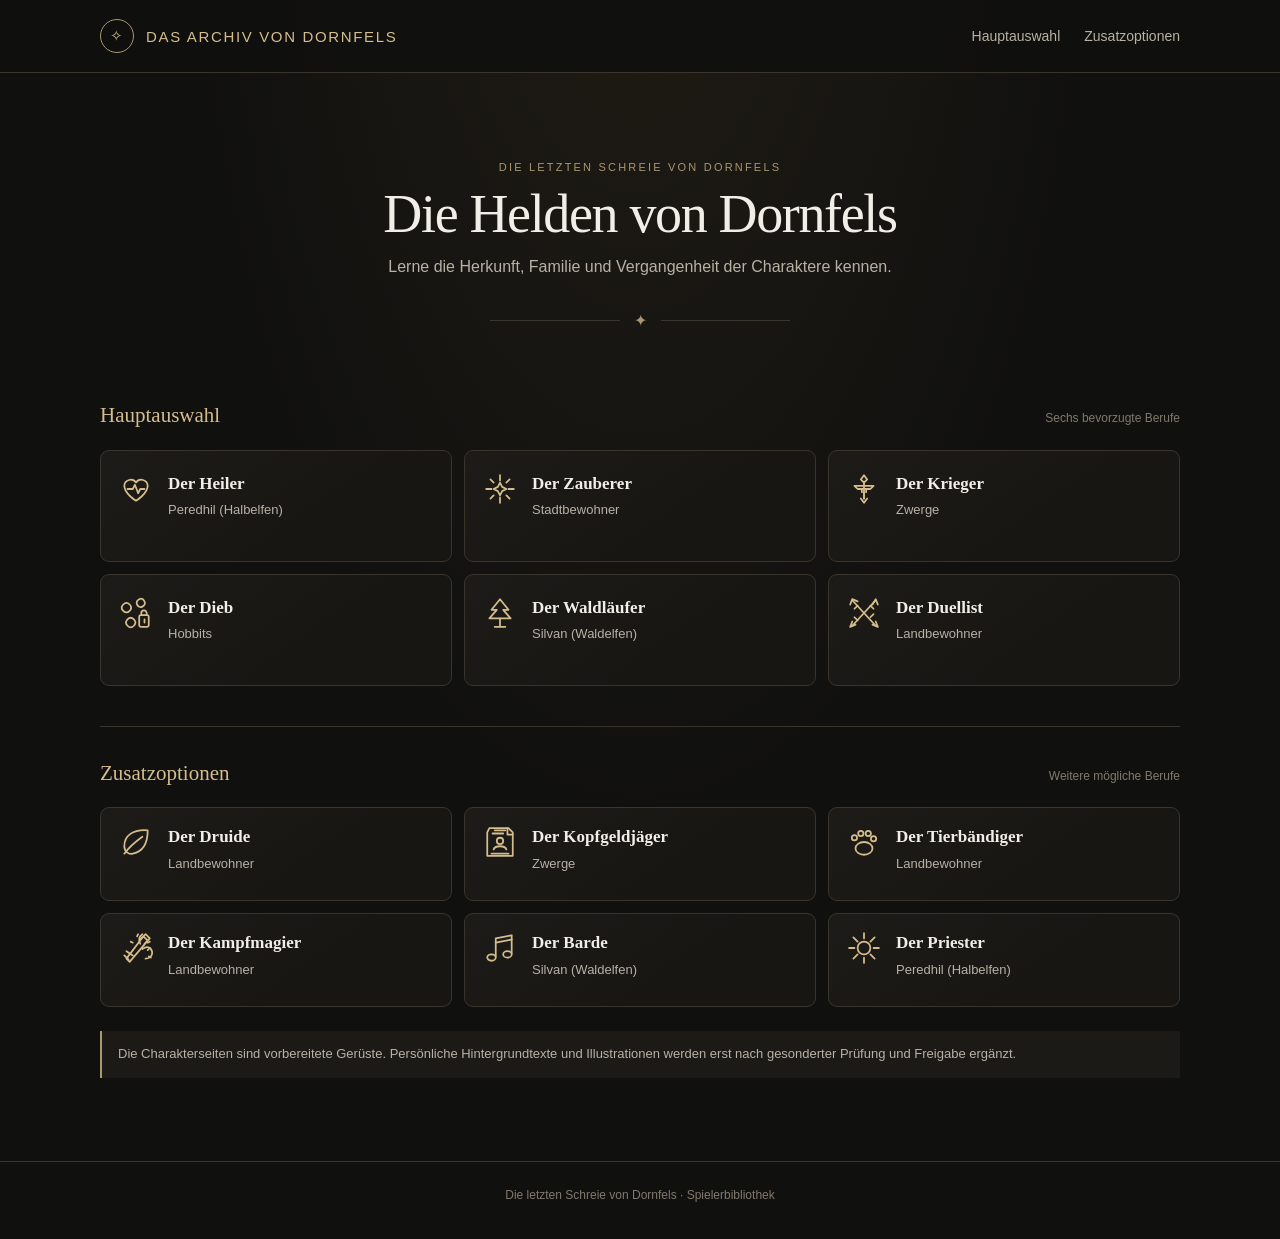
==== index.html @ 0ee72d69 "Kampfmagier-Piktogramm mit Schwert und magischen Funken" ====
<!doctype html>
<html lang="de"><head><meta charset="utf-8"><meta name="viewport" content="width=device-width, initial-scale=1"><meta name="theme-color" content="#11100e"><meta name="description" content="Die Spielerbibliothek zu Die letzten Schreie von Dornfels."><title>Die Helden von Dornfels</title><link rel="stylesheet" href="assets/site.css"></head>
<body><header><div class="wrap topbar"><a class="brand" href="./"><span class="brand-mark">✧</span><span>Das Archiv von Dornfels</span></a><nav aria-label="Hauptnavigation"><a href="#hauptauswahl">Hauptauswahl</a><a href="#zusatzoptionen">Zusatzoptionen</a></nav></div></header>
<main class="wrap"><section class="hero"><div class="eyebrow">Die letzten Schreie von Dornfels</div><h1>Die Helden von Dornfels</h1><p>Lerne die Herkunft, Familie und Vergangenheit der Charaktere kennen.</p><div class="ornament" aria-hidden="true">✦</div></section>
<section id="hauptauswahl"><div class="section-head"><h2>Hauptauswahl</h2><span class="section-note">Sechs bevorzugte Berufe</span></div><div class="grid"><a class="card" href="charaktere/heiler.html"><span class="icon" aria-hidden="true"><svg viewBox="0 0 32 32"><path d="M16 27s-11-6.5-11-14a6 6 0 0 1 11-3 6 6 0 0 1 11 3c0 7.5-11 14-11 14Z"/><path d="M8 16h5l2-4 3 8 2-4h4"/></svg></span><span class="card-copy"><strong>Der Heiler</strong><small>Peredhil (Halbelfen)</small></span></a>
<a class="card" href="charaktere/zauberer.html"><span class="icon" aria-hidden="true"><svg viewBox="0 0 32 32"><path d="M16 3v5M16 24v5M3 16h5M24 16h5M7 7l3 3m12 12 3 3m0-18-3 3m-12 12-3 3"/><path d="m16 10 2 4 4 2-4 2-2 4-2-4-4-2 4-2 2-4Z"/></svg></span><span class="card-copy"><strong>Der Zauberer</strong><small>Stadtbewohner</small></span></a>
<a class="card" href="charaktere/krieger.html"><span class="icon" aria-hidden="true"><svg viewBox="0 0 32 32"><path d="M16 3 13 7l3 3 3-3-3-4Z"/><path d="M16 10v15"/><path d="m13 25 3 4 3-4"/><path d="M7 13h18l-3 3H10l-3-3Z"/><path d="M14 16v3m4-3v3"/><path d="M16 19v6"/></svg></span><span class="card-copy"><strong>Der Krieger</strong><small>Zwerge</small></span></a>
<a class="card" href="charaktere/dieb.html"><span class="icon" aria-hidden="true"><svg viewBox="0 0 32 32"><path d="M4 8c2-2 4-2 6 0s2 4 0 6-4 2-6 0-2-4 0-6Z"/><path d="M19 3c2-1 4 0 5 2s0 4-2 5-4 0-5-2 0-4 2-5Z"/><path d="M8 22c2-2 4-2 6 0s2 4 0 6-4 2-6 0-2-4 0-6Z"/><rect x="19" y="18" width="9" height="11" rx="1.5"/><path d="M21 18v-2a2.5 2.5 0 0 1 5 0v2m-2 4v3"/></svg></span><span class="card-copy"><strong>Der Dieb</strong><small>Hobbits</small></span></a>
<a class="card" href="charaktere/waldlaeufer.html"><span class="icon" aria-hidden="true"><svg viewBox="0 0 32 32"><path d="m16 3 8 10h-5l7 8H6l7-8H8l8-10Z"/><path d="M16 21v8M11 29h10"/></svg></span><span class="card-copy"><strong>Der Waldläufer</strong><small>Silvan (Waldelfen)</small></span></a>
<a class="card" href="charaktere/duellist.html"><span class="icon" aria-hidden="true"><svg viewBox="0 0 32 32"><path d="m5 4 22 24M27 4 5 28"/><path d="m3 8 2-5 5 2M24 27l5 2-2-5M24 8l3-5 2 5M8 27l-5 2 2-5"/><path d="M10 9 7 12m15 8 3-3M22 9l3 3M10 23l-3-3"/></svg></span><span class="card-copy"><strong>Der Duellist</strong><small>Landbewohner</small></span></a></div></section>
<hr class="divider"><section id="zusatzoptionen" class="secondary"><div class="section-head"><h2>Zusatzoptionen</h2><span class="section-note">Weitere mögliche Berufe</span></div><div class="grid"><a class="card" href="charaktere/druide.html"><span class="icon" aria-hidden="true"><svg viewBox="0 0 32 32"><path d="M27 5C13 4 5 10 5 20c0 5 4 8 8 7C23 25 27 16 27 5Z"/><path d="M5 27c5-7 10-11 17-16"/></svg></span><span class="card-copy"><strong>Der Druide</strong><small>Landbewohner</small></span></a>
<a class="card" href="charaktere/kopfgeldjaeger.html"><span class="icon" aria-hidden="true"><svg viewBox="0 0 32 32"><path d="M6 3h18l4 4v22H4V7l2-4Z"/><path d="M23 3v6h5"/><path d="M9 8h10"/><circle cx="16" cy="15" r="3"/><path d="M10 23c1-4 11-4 12 0"/><path d="M8 27h16"/><path d="M11 5h10"/></svg></span><span class="card-copy"><strong>Der Kopfgeldjäger</strong><small>Zwerge</small></span></a>
<a class="card" href="charaktere/tierbaendiger.html"><span class="icon" aria-hidden="true"><svg viewBox="0 0 32 32"><ellipse cx="16" cy="22" rx="8" ry="6"/><circle cx="7" cy="12" r="2.5"/><circle cx="13" cy="8" r="2.5"/><circle cx="20" cy="8" r="2.5"/><circle cx="25" cy="13" r="2.5"/></svg></span><span class="card-copy"><strong>Der Tierbändiger</strong><small>Landbewohner</small></span></a>
<a class="card" href="charaktere/kampfmagier.html"><span class="icon" aria-hidden="true"><svg viewBox="0 0 32 32"><path d="M7 26 23 5l4 4L10 29 7 26Z"/><path d="m20 8 5-5 4 4-5 5"/><path d="M5 23 9 27m-2-8 6 4"/><path d="M22 17c4-3 8-2 9 2s-2 7-6 7"/><path d="M20 12c-2-3-1-7 2-9m5 15 2-2m-1 8 2 1"/><path d="m17 5 1-2m-5 8-2-1m16 1 2-1"/></svg></span><span class="card-copy"><strong>Der Kampfmagier</strong><small>Landbewohner</small></span></a>
<a class="card" href="charaktere/barde.html"><span class="icon" aria-hidden="true"><svg viewBox="0 0 32 32"><path d="M12 24V7l15-3v17"/><path d="M12 11 27 8"/><ellipse cx="8" cy="25" rx="4" ry="3"/><ellipse cx="23" cy="22" rx="4" ry="3"/></svg></span><span class="card-copy"><strong>Der Barde</strong><small>Silvan (Waldelfen)</small></span></a>
<a class="card" href="charaktere/priester.html"><span class="icon" aria-hidden="true"><svg viewBox="0 0 32 32"><circle cx="16" cy="16" r="6"/><path d="M16 2v5m0 18v5M2 16h5m18 0h5M6 6l4 4m12 12 4 4m0-20-4 4M10 22l-4 4"/></svg></span><span class="card-copy"><strong>Der Priester</strong><small>Peredhil (Halbelfen)</small></span></a></div></section>
<p class="notice">Die Charakterseiten sind vorbereitete Gerüste. Persönliche Hintergrundtexte und Illustrationen werden erst nach gesonderter Prüfung und Freigabe ergänzt.</p></main><footer><div class="wrap">Die letzten Schreie von Dornfels · Spielerbibliothek</div></footer></body></html>
---- assets/site.css ----
:root{color-scheme:dark;--bg:#10100f;--panel:#171613;--panel-hover:#211e18;--line:#39352d;--gold:#d5bd8d;--gold-soft:#aa9670;--text:#f1eee7;--muted:#b8b1a4;--subtle:#81796c;--max:1080px}
*{box-sizing:border-box}html{scroll-behavior:smooth}body{margin:0;background:radial-gradient(ellipse at 50% -18%,rgba(151,119,65,.13),transparent 52%),var(--bg);color:var(--text);font:16px/1.55 Georgia,"Times New Roman",serif}a{color:inherit}.wrap{width:min(var(--max),calc(100% - 40px));margin-inline:auto}header{border-bottom:1px solid var(--line);background:rgba(16,16,15,.92)}.topbar{min-height:72px;display:flex;align-items:center;justify-content:space-between;gap:20px}.brand{display:flex;align-items:center;gap:12px;text-decoration:none;font:15px Arial,sans-serif;letter-spacing:.11em;text-transform:uppercase;color:var(--gold)}.brand-mark{width:34px;height:34px;display:grid;place-items:center;border:1px solid var(--gold-soft);border-radius:50%}nav{display:flex;gap:24px}nav a{color:var(--muted);text-decoration:none;font:14px Arial,sans-serif}nav a:hover,nav a:focus-visible{color:var(--gold)}.hero{padding:clamp(48px,8vw,88px) 0 44px;text-align:center}.eyebrow{color:var(--gold-soft);text-transform:uppercase;letter-spacing:.2em;font:11px Arial,sans-serif}h1{margin:12px 0 10px;font-size:clamp(32px,5vw,54px);line-height:1.08;font-weight:500;letter-spacing:-.025em}.hero p{max-width:620px;margin:0 auto;color:var(--muted);font:16px/1.7 Arial,sans-serif}.ornament{display:flex;align-items:center;gap:14px;justify-content:center;width:min(300px,70%);margin:28px auto 0;color:var(--gold-soft)}.ornament:before,.ornament:after{content:"";height:1px;background:var(--line);flex:1}main{padding-bottom:70px}.section-head{display:flex;align-items:baseline;justify-content:space-between;gap:16px;margin:22px 0 18px}h2{margin:0;color:var(--gold);font-size:21px;font-weight:500}.section-note{color:var(--subtle);font:12px Arial,sans-serif}.grid{display:grid;grid-template-columns:repeat(3,minmax(0,1fr));gap:12px}.card{display:flex;align-items:flex-start;gap:15px;min-height:112px;padding:20px 18px;border:1px solid var(--line);border-radius:9px;background:linear-gradient(145deg,rgba(255,255,255,.025),transparent 65%),var(--panel);text-decoration:none;transition:border-color .18s,background .18s,transform .18s}.card:hover,.card:focus-visible{border-color:var(--gold-soft);background:var(--panel-hover);transform:translateY(-2px);outline:none}.icon{width:34px;height:34px;flex:0 0 34px;color:var(--gold);margin-top:1px}.icon svg{width:100%;height:100%;fill:none;stroke:currentColor;stroke-width:1.65;stroke-linecap:round;stroke-linejoin:round}.card-copy strong{display:block;margin:0 0 4px;font-size:17px;font-weight:600}.card small{display:block;color:var(--muted);font:13px/1.4 Arial,sans-serif}.divider{border:0;border-top:1px solid var(--line);margin:40px 0 30px}.secondary .card{min-height:94px;padding-block:16px}.notice{margin-top:24px;padding:13px 16px;border-left:2px solid var(--gold-soft);background:rgba(213,189,141,.055);color:var(--muted);font:13px/1.55 Arial,sans-serif}.page-hero{padding:36px 0 26px}.back{color:var(--gold);font:13px Arial,sans-serif;text-decoration:none}.page-hero h1{font-size:clamp(30px,4vw,46px)}.race-label{color:var(--muted);font:14px Arial,sans-serif}.image-placeholder{min-height:220px;display:grid;place-items:center;margin:24px 0;border:1px dashed var(--gold-soft);border-radius:10px;background:linear-gradient(135deg,#29241b,#171613);color:var(--gold);text-align:center;padding:24px}.image-placeholder span{display:block;color:var(--muted);font:13px Arial,sans-serif;margin-top:8px}.content-section{padding:22px 0;border-top:1px solid var(--line)}.content-section h2{margin-bottom:10px}.content-section p{max-width:760px;color:var(--muted);font:15px/1.75 Arial,sans-serif}footer{border-top:1px solid var(--line);padding:24px 0 34px;color:var(--subtle);text-align:center;font:12px/1.6 Arial,sans-serif}
@media(max-width:760px){.grid{grid-template-columns:repeat(2,minmax(0,1fr))}.wrap{width:min(100% - 28px,var(--max))}}@media(max-width:480px){.topbar{min-height:62px}.brand{font-size:11px;letter-spacing:.08em;gap:8px}.brand-mark{width:29px;height:29px}nav{gap:12px}nav a{font-size:11px}.hero{padding:46px 0 34px}.hero p{font-size:14px}.grid{gap:8px}.card{min-height:100px;padding:14px 11px;gap:10px}.icon{width:28px;height:28px;flex-basis:28px}.card-copy strong{font-size:14px}.card small{font-size:11px}.section-head{align-items:flex-start;flex-direction:column;gap:4px}.image-placeholder{min-height:170px}}@media(prefers-reduced-motion:reduce){*,*:before,*:after{scroll-behavior:auto!important;transition:none!important}}
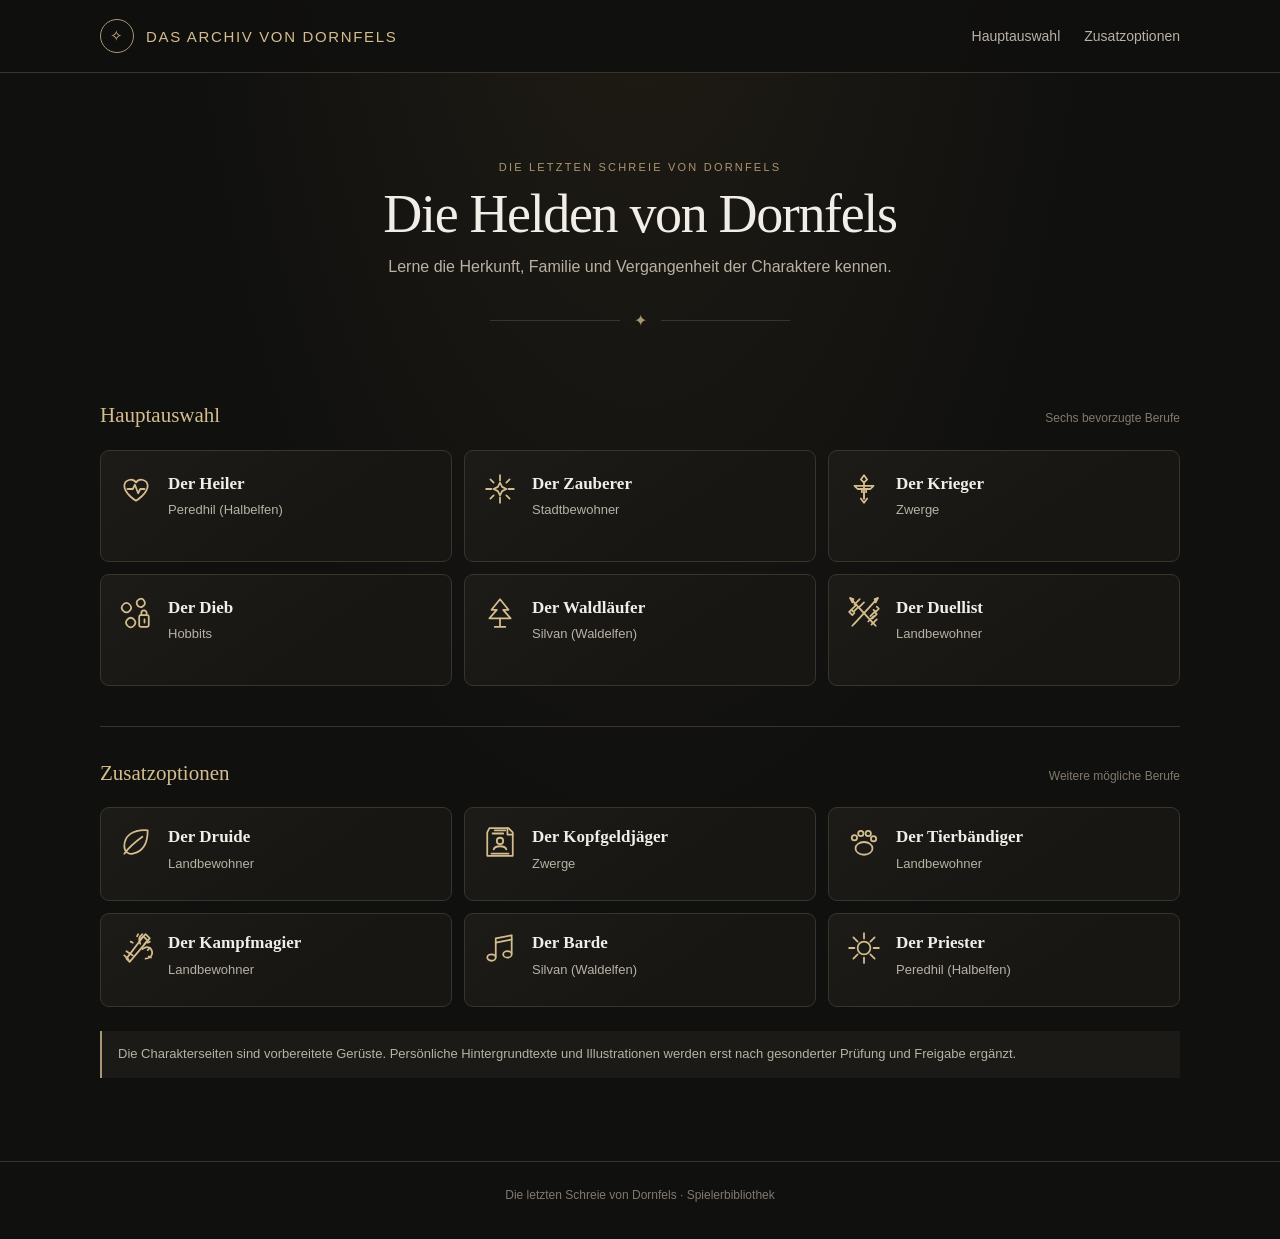
==== commit cd556c32: "Duellist-Piktogramm als zwei gekreuzte Degen gestalten" ====
--- a/index.html
+++ b/index.html
@@ -7,7 +7,7 @@
 <a class="card" href="charaktere/krieger.html"><span class="icon" aria-hidden="true"><svg viewBox="0 0 32 32"><path d="M16 3 13 7l3 3 3-3-3-4Z"/><path d="M16 10v15"/><path d="m13 25 3 4 3-4"/><path d="M7 13h18l-3 3H10l-3-3Z"/><path d="M14 16v3m4-3v3"/><path d="M16 19v6"/></svg></span><span class="card-copy"><strong>Der Krieger</strong><small>Zwerge</small></span></a>
 <a class="card" href="charaktere/dieb.html"><span class="icon" aria-hidden="true"><svg viewBox="0 0 32 32"><path d="M4 8c2-2 4-2 6 0s2 4 0 6-4 2-6 0-2-4 0-6Z"/><path d="M19 3c2-1 4 0 5 2s0 4-2 5-4 0-5-2 0-4 2-5Z"/><path d="M8 22c2-2 4-2 6 0s2 4 0 6-4 2-6 0-2-4 0-6Z"/><rect x="19" y="18" width="9" height="11" rx="1.5"/><path d="M21 18v-2a2.5 2.5 0 0 1 5 0v2m-2 4v3"/></svg></span><span class="card-copy"><strong>Der Dieb</strong><small>Hobbits</small></span></a>
 <a class="card" href="charaktere/waldlaeufer.html"><span class="icon" aria-hidden="true"><svg viewBox="0 0 32 32"><path d="m16 3 8 10h-5l7 8H6l7-8H8l8-10Z"/><path d="M16 21v8M11 29h10"/></svg></span><span class="card-copy"><strong>Der Waldläufer</strong><small>Silvan (Waldelfen)</small></span></a>
-<a class="card" href="charaktere/duellist.html"><span class="icon" aria-hidden="true"><svg viewBox="0 0 32 32"><path d="m5 4 22 24M27 4 5 28"/><path d="m3 8 2-5 5 2M24 27l5 2-2-5M24 8l3-5 2 5M8 27l-5 2 2-5"/><path d="M10 9 7 12m15 8 3-3M22 9l3 3M10 23l-3-3"/></svg></span><span class="card-copy"><strong>Der Duellist</strong><small>Landbewohner</small></span></a></div></section>
+<a class="card" href="charaktere/duellist.html"><span class="icon" aria-hidden="true"><svg viewBox="0 0 32 32"><path d="M5 4 27 28 25 26 3 2Z"/><path d="M27 4 5 28l2-2L29 2Z"/><path d="m3 2 3 1-1 3-2-4Zm26 0-3 1 1 3 2-4Z"/><path d="m7 8 5-5m-1 8 5-5M20 24l5-5m-2 8 5-5"/><path d="m8 9-4 4 2 2 4-4m12 8 4-4 2 2-4 4"/><path d="m4 13-2 2 3 3 2-2m18-3 2 2 3-3-2-2"/></svg></span><span class="card-copy"><strong>Der Duellist</strong><small>Landbewohner</small></span></a></div></section>
 <hr class="divider"><section id="zusatzoptionen" class="secondary"><div class="section-head"><h2>Zusatzoptionen</h2><span class="section-note">Weitere mögliche Berufe</span></div><div class="grid"><a class="card" href="charaktere/druide.html"><span class="icon" aria-hidden="true"><svg viewBox="0 0 32 32"><path d="M27 5C13 4 5 10 5 20c0 5 4 8 8 7C23 25 27 16 27 5Z"/><path d="M5 27c5-7 10-11 17-16"/></svg></span><span class="card-copy"><strong>Der Druide</strong><small>Landbewohner</small></span></a>
 <a class="card" href="charaktere/kopfgeldjaeger.html"><span class="icon" aria-hidden="true"><svg viewBox="0 0 32 32"><path d="M6 3h18l4 4v22H4V7l2-4Z"/><path d="M23 3v6h5"/><path d="M9 8h10"/><circle cx="16" cy="15" r="3"/><path d="M10 23c1-4 11-4 12 0"/><path d="M8 27h16"/><path d="M11 5h10"/></svg></span><span class="card-copy"><strong>Der Kopfgeldjäger</strong><small>Zwerge</small></span></a>
 <a class="card" href="charaktere/tierbaendiger.html"><span class="icon" aria-hidden="true"><svg viewBox="0 0 32 32"><ellipse cx="16" cy="22" rx="8" ry="6"/><circle cx="7" cy="12" r="2.5"/><circle cx="13" cy="8" r="2.5"/><circle cx="20" cy="8" r="2.5"/><circle cx="25" cy="13" r="2.5"/></svg></span><span class="card-copy"><strong>Der Tierbändiger</strong><small>Landbewohner</small></span></a>
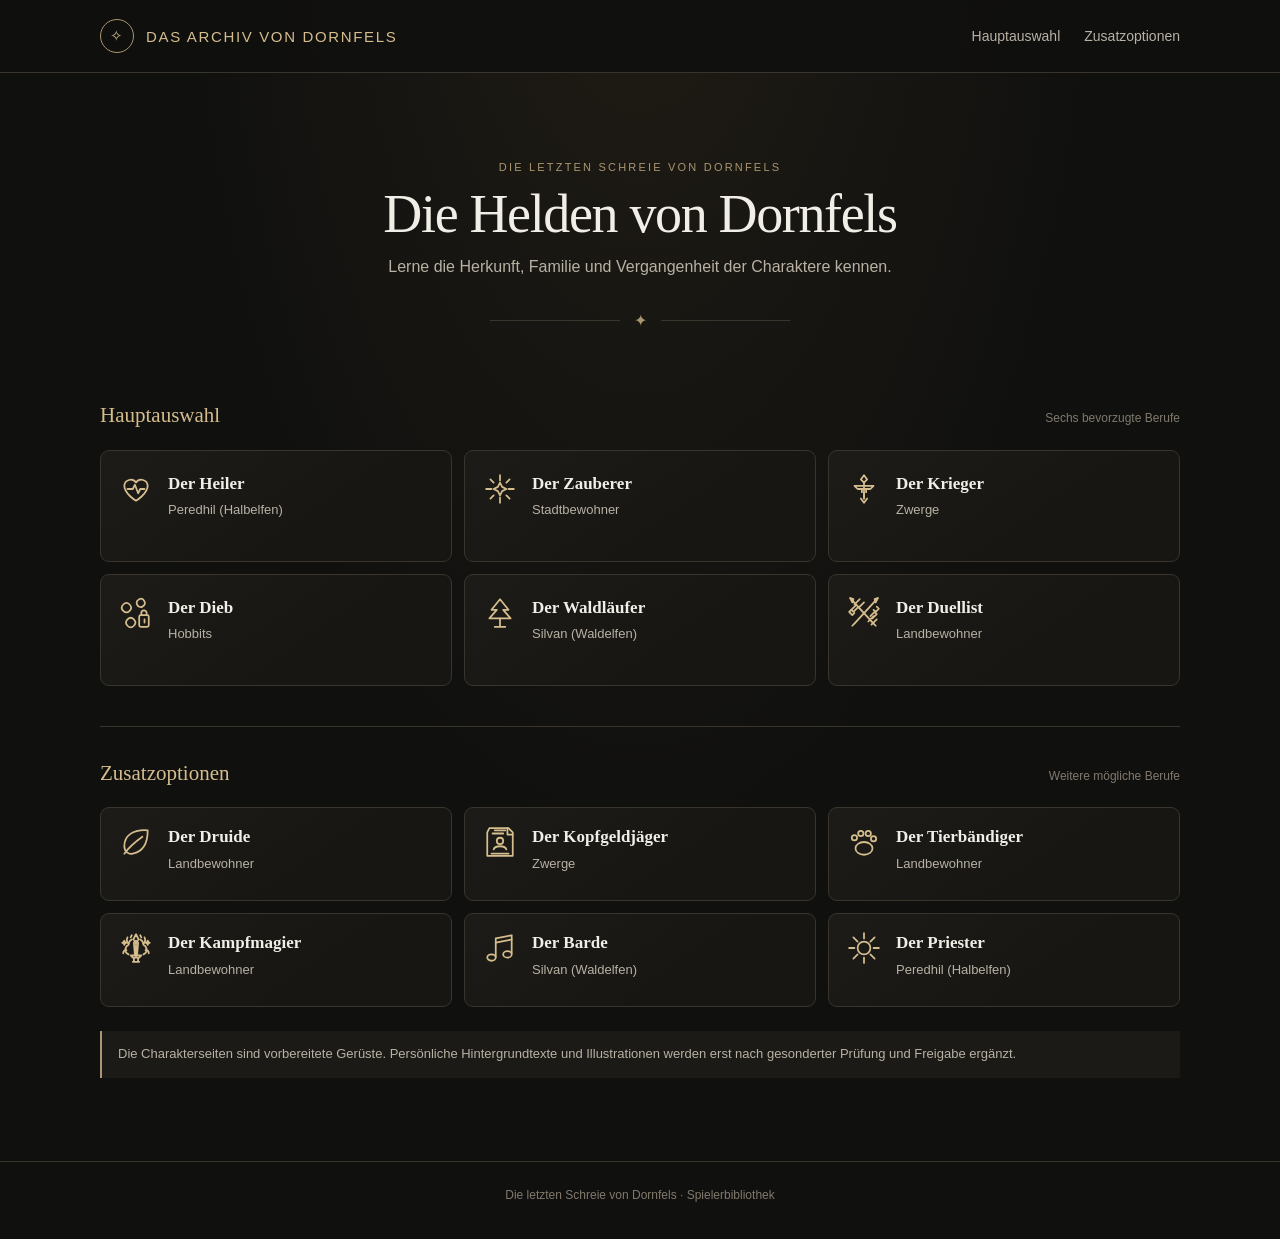
==== commit 06e829b9: "Kampfmagier-Piktogramm mit magischem Flammenschwert" ====
--- a/index.html
+++ b/index.html
@@ -11,7 +11,7 @@
 <hr class="divider"><section id="zusatzoptionen" class="secondary"><div class="section-head"><h2>Zusatzoptionen</h2><span class="section-note">Weitere mögliche Berufe</span></div><div class="grid"><a class="card" href="charaktere/druide.html"><span class="icon" aria-hidden="true"><svg viewBox="0 0 32 32"><path d="M27 5C13 4 5 10 5 20c0 5 4 8 8 7C23 25 27 16 27 5Z"/><path d="M5 27c5-7 10-11 17-16"/></svg></span><span class="card-copy"><strong>Der Druide</strong><small>Landbewohner</small></span></a>
 <a class="card" href="charaktere/kopfgeldjaeger.html"><span class="icon" aria-hidden="true"><svg viewBox="0 0 32 32"><path d="M6 3h18l4 4v22H4V7l2-4Z"/><path d="M23 3v6h5"/><path d="M9 8h10"/><circle cx="16" cy="15" r="3"/><path d="M10 23c1-4 11-4 12 0"/><path d="M8 27h16"/><path d="M11 5h10"/></svg></span><span class="card-copy"><strong>Der Kopfgeldjäger</strong><small>Zwerge</small></span></a>
 <a class="card" href="charaktere/tierbaendiger.html"><span class="icon" aria-hidden="true"><svg viewBox="0 0 32 32"><ellipse cx="16" cy="22" rx="8" ry="6"/><circle cx="7" cy="12" r="2.5"/><circle cx="13" cy="8" r="2.5"/><circle cx="20" cy="8" r="2.5"/><circle cx="25" cy="13" r="2.5"/></svg></span><span class="card-copy"><strong>Der Tierbändiger</strong><small>Landbewohner</small></span></a>
-<a class="card" href="charaktere/kampfmagier.html"><span class="icon" aria-hidden="true"><svg viewBox="0 0 32 32"><path d="M7 26 23 5l4 4L10 29 7 26Z"/><path d="m20 8 5-5 4 4-5 5"/><path d="M5 23 9 27m-2-8 6 4"/><path d="M22 17c4-3 8-2 9 2s-2 7-6 7"/><path d="M20 12c-2-3-1-7 2-9m5 15 2-2m-1 8 2 1"/><path d="m17 5 1-2m-5 8-2-1m16 1 2-1"/></svg></span><span class="card-copy"><strong>Der Kampfmagier</strong><small>Landbewohner</small></span></a>
+<a class="card" href="charaktere/kampfmagier.html"><span class="icon" aria-hidden="true"><svg viewBox="0 0 32 32"><path d="M16 3 13.5 8 16 11l2.5-3L16 3Z"/><path d="M16 9v15m-2-13h4l-1 12h-2l-1-12Z"/><path d="M11 23h10l-2 2h-6l-2-2Z"/><path d="M14 25v4m4-4v4M13 29h6"/><path d="M12 8c-2 1-3 3-3 5-2 1-3 3-3 5 0 2 1 3 3 4m11-14c2 1 3 3 3 5 2 1 3 3 3 5 0 2-1 3-3 4"/><path d="M9 12c-2-2-2-4-1-6m15 6c2-2 2-4 1-6M7 18c-2 0-3 1-3 3m21-3c2 0 3 1 3 3M11 6l1-2m9 2-1-2"/><path d="m5 9 .6 1.4L7 11l-1.4.6L5 13l-.6-1.4L3 11l1.4-.6L5 9Zm22 0 .6 1.4L29 11l-1.4.6L27 13l-.6-1.4L25 11l1.4-.6L27 9Z"/></svg></span><span class="card-copy"><strong>Der Kampfmagier</strong><small>Landbewohner</small></span></a>
 <a class="card" href="charaktere/barde.html"><span class="icon" aria-hidden="true"><svg viewBox="0 0 32 32"><path d="M12 24V7l15-3v17"/><path d="M12 11 27 8"/><ellipse cx="8" cy="25" rx="4" ry="3"/><ellipse cx="23" cy="22" rx="4" ry="3"/></svg></span><span class="card-copy"><strong>Der Barde</strong><small>Silvan (Waldelfen)</small></span></a>
 <a class="card" href="charaktere/priester.html"><span class="icon" aria-hidden="true"><svg viewBox="0 0 32 32"><circle cx="16" cy="16" r="6"/><path d="M16 2v5m0 18v5M2 16h5m18 0h5M6 6l4 4m12 12 4 4m0-20-4 4M10 22l-4 4"/></svg></span><span class="card-copy"><strong>Der Priester</strong><small>Peredhil (Halbelfen)</small></span></a></div></section>
 <p class="notice">Die Charakterseiten sind vorbereitete Gerüste. Persönliche Hintergrundtexte und Illustrationen werden erst nach gesonderter Prüfung und Freigabe ergänzt.</p></main><footer><div class="wrap">Die letzten Schreie von Dornfels · Spielerbibliothek</div></footer></body></html>
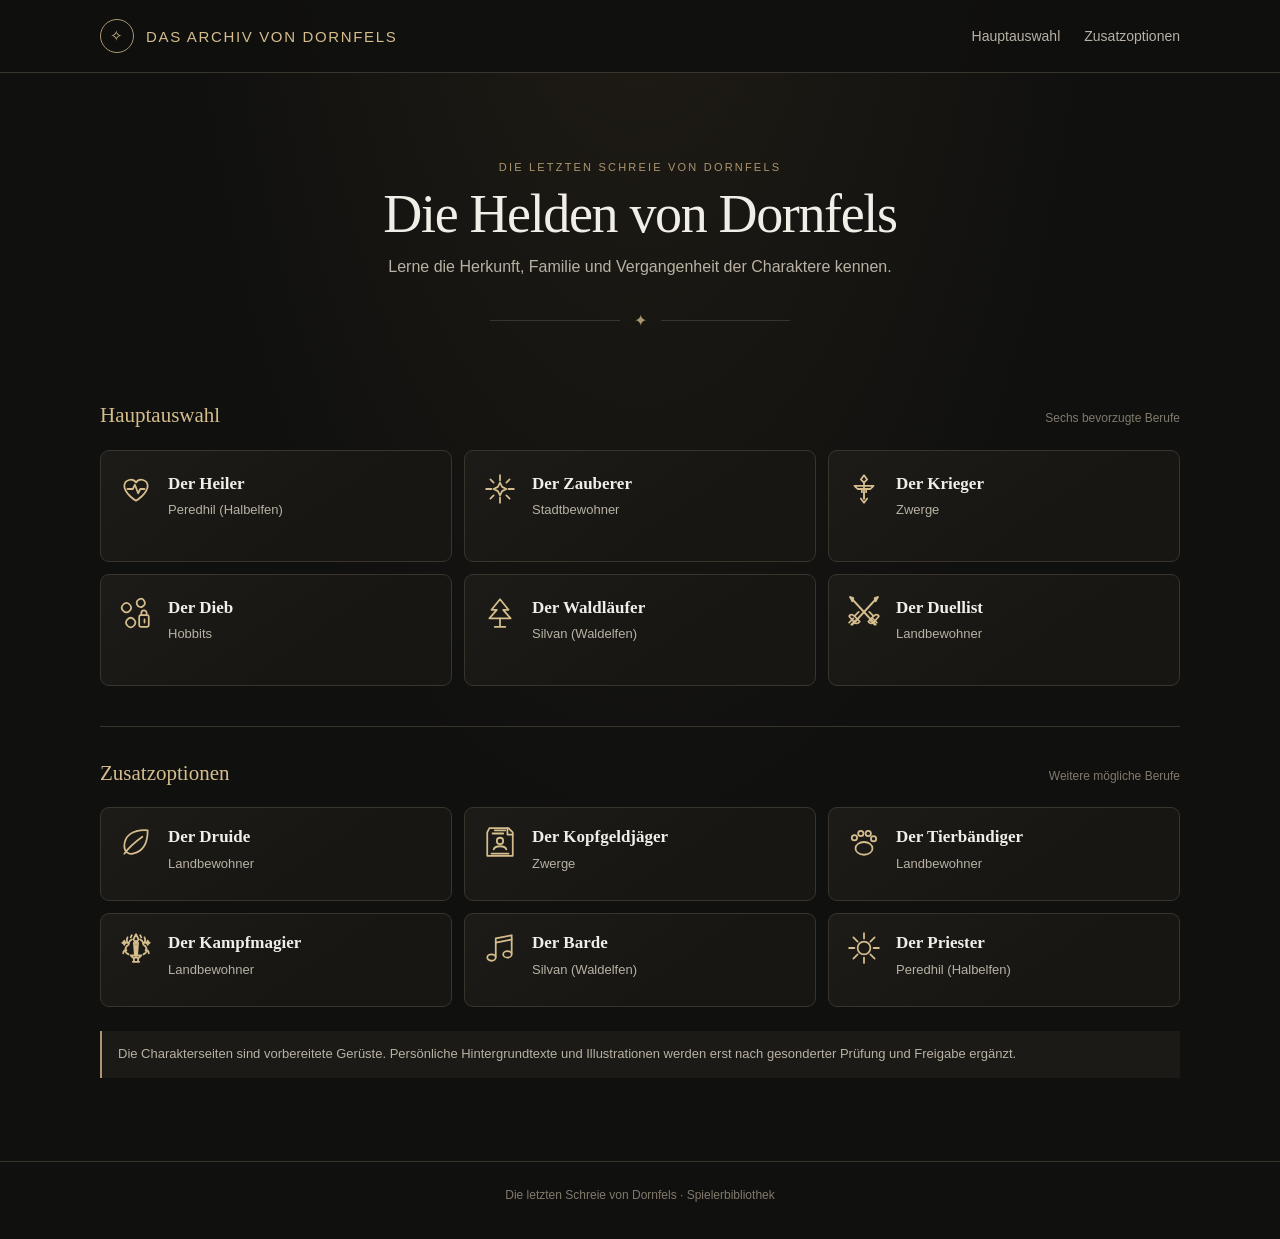
==== commit 82d3dc69: "Duellisten-Piktogramm mit gekreuzten Klingen überarbeiten" ====
--- a/index.html
+++ b/index.html
@@ -7,7 +7,7 @@
 <a class="card" href="charaktere/krieger.html"><span class="icon" aria-hidden="true"><svg viewBox="0 0 32 32"><path d="M16 3 13 7l3 3 3-3-3-4Z"/><path d="M16 10v15"/><path d="m13 25 3 4 3-4"/><path d="M7 13h18l-3 3H10l-3-3Z"/><path d="M14 16v3m4-3v3"/><path d="M16 19v6"/></svg></span><span class="card-copy"><strong>Der Krieger</strong><small>Zwerge</small></span></a>
 <a class="card" href="charaktere/dieb.html"><span class="icon" aria-hidden="true"><svg viewBox="0 0 32 32"><path d="M4 8c2-2 4-2 6 0s2 4 0 6-4 2-6 0-2-4 0-6Z"/><path d="M19 3c2-1 4 0 5 2s0 4-2 5-4 0-5-2 0-4 2-5Z"/><path d="M8 22c2-2 4-2 6 0s2 4 0 6-4 2-6 0-2-4 0-6Z"/><rect x="19" y="18" width="9" height="11" rx="1.5"/><path d="M21 18v-2a2.5 2.5 0 0 1 5 0v2m-2 4v3"/></svg></span><span class="card-copy"><strong>Der Dieb</strong><small>Hobbits</small></span></a>
 <a class="card" href="charaktere/waldlaeufer.html"><span class="icon" aria-hidden="true"><svg viewBox="0 0 32 32"><path d="m16 3 8 10h-5l7 8H6l7-8H8l8-10Z"/><path d="M16 21v8M11 29h10"/></svg></span><span class="card-copy"><strong>Der Waldläufer</strong><small>Silvan (Waldelfen)</small></span></a>
-<a class="card" href="charaktere/duellist.html"><span class="icon" aria-hidden="true"><svg viewBox="0 0 32 32"><path d="M5 4 27 28 25 26 3 2Z"/><path d="M27 4 5 28l2-2L29 2Z"/><path d="m3 2 3 1-1 3-2-4Zm26 0-3 1 1 3 2-4Z"/><path d="m7 8 5-5m-1 8 5-5M20 24l5-5m-2 8 5-5"/><path d="m8 9-4 4 2 2 4-4m12 8 4-4 2 2-4 4"/><path d="m4 13-2 2 3 3 2-2m18-3 2 2 3-3-2-2"/></svg></span><span class="card-copy"><strong>Der Duellist</strong><small>Landbewohner</small></span></a></div></section>
+<a class="card" href="charaktere/duellist.html"><span class="icon" aria-hidden="true"><svg viewBox="0 0 32 32"><path d="M5 3 27 27 25 25 3 1Z"/><path d="M27 3 5 27l2-2L29 1Z"/><path d="m3 1 3 1-1 3-2-4Zm26 0-3 1 1 3 2-4Z"/><path d="M7 19c-2-2-4-2-5 0l5 6c1 1 3 1 4 0l1-1-5-5Z"/><path d="M25 19c2-2 4-2 5 0l-5 6c-1 1-3 1-4 0l-1-1 5-5Z"/><path d="m8 23-4 4m2-6-4 4m20-2 4 4m-2-6 4 4"/><path d="m7 19 4-4m14 4-4-4"/></svg></span><span class="card-copy"><strong>Der Duellist</strong><small>Landbewohner</small></span></a></div></section>
 <hr class="divider"><section id="zusatzoptionen" class="secondary"><div class="section-head"><h2>Zusatzoptionen</h2><span class="section-note">Weitere mögliche Berufe</span></div><div class="grid"><a class="card" href="charaktere/druide.html"><span class="icon" aria-hidden="true"><svg viewBox="0 0 32 32"><path d="M27 5C13 4 5 10 5 20c0 5 4 8 8 7C23 25 27 16 27 5Z"/><path d="M5 27c5-7 10-11 17-16"/></svg></span><span class="card-copy"><strong>Der Druide</strong><small>Landbewohner</small></span></a>
 <a class="card" href="charaktere/kopfgeldjaeger.html"><span class="icon" aria-hidden="true"><svg viewBox="0 0 32 32"><path d="M6 3h18l4 4v22H4V7l2-4Z"/><path d="M23 3v6h5"/><path d="M9 8h10"/><circle cx="16" cy="15" r="3"/><path d="M10 23c1-4 11-4 12 0"/><path d="M8 27h16"/><path d="M11 5h10"/></svg></span><span class="card-copy"><strong>Der Kopfgeldjäger</strong><small>Zwerge</small></span></a>
 <a class="card" href="charaktere/tierbaendiger.html"><span class="icon" aria-hidden="true"><svg viewBox="0 0 32 32"><ellipse cx="16" cy="22" rx="8" ry="6"/><circle cx="7" cy="12" r="2.5"/><circle cx="13" cy="8" r="2.5"/><circle cx="20" cy="8" r="2.5"/><circle cx="25" cy="13" r="2.5"/></svg></span><span class="card-copy"><strong>Der Tierbändiger</strong><small>Landbewohner</small></span></a>
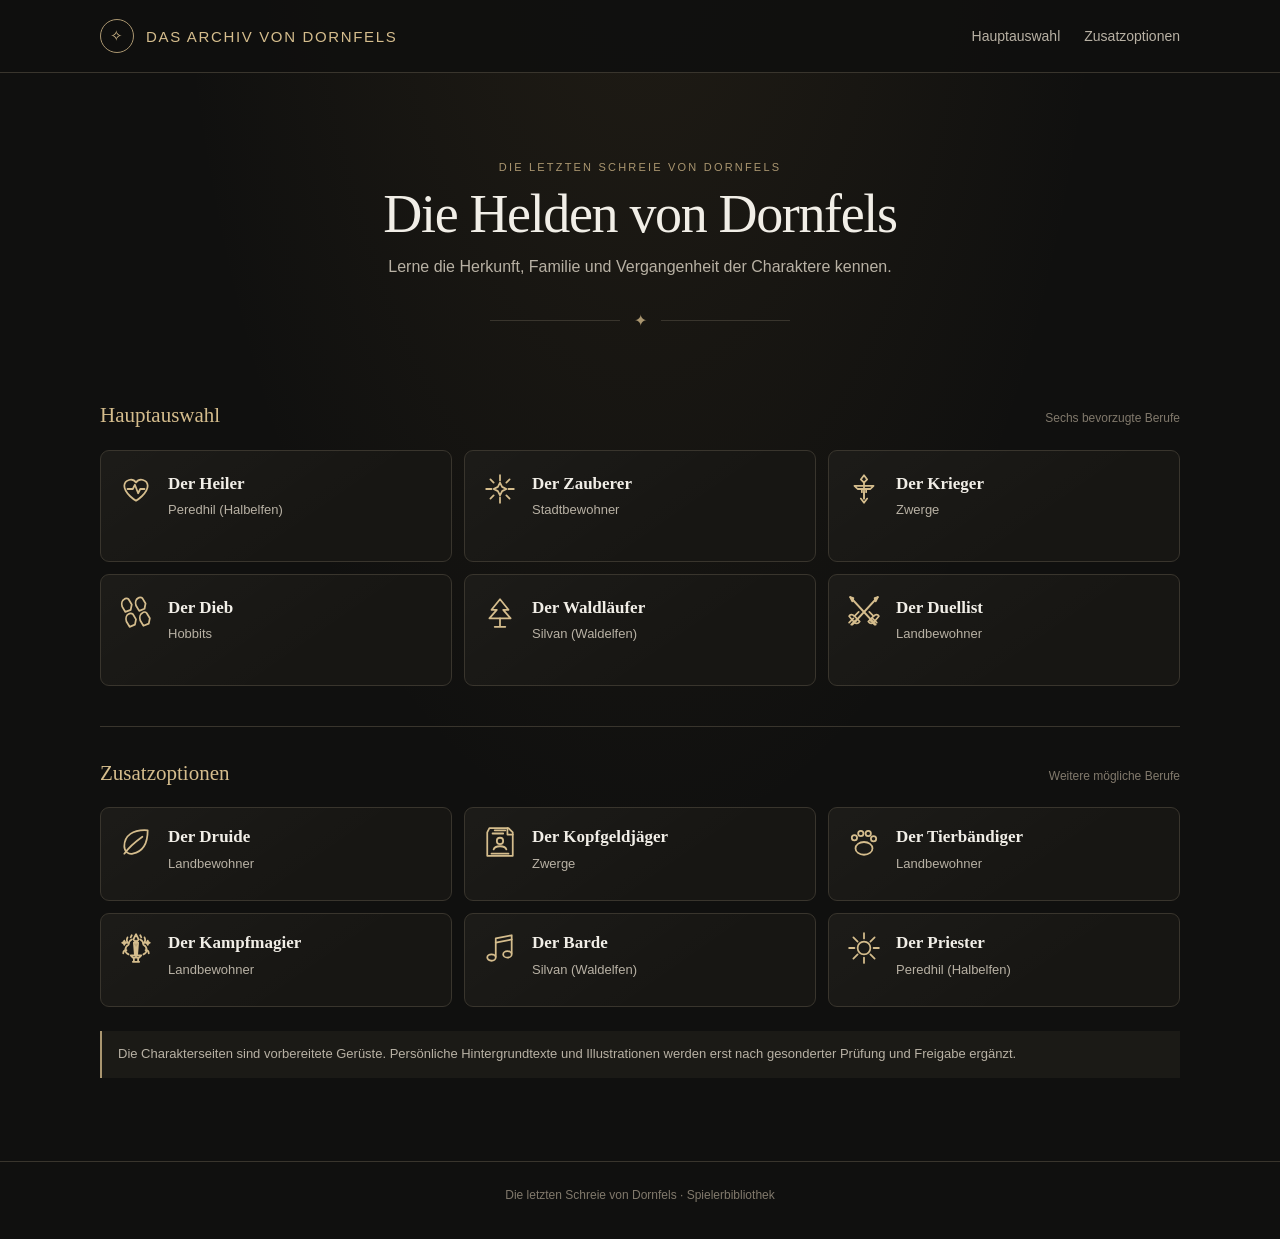
==== commit 7bb8e890: "Dieb-Piktogramm auf vier Fußspuren reduzieren" ====
--- a/index.html
+++ b/index.html
@@ -5,7 +5,7 @@
 <section id="hauptauswahl"><div class="section-head"><h2>Hauptauswahl</h2><span class="section-note">Sechs bevorzugte Berufe</span></div><div class="grid"><a class="card" href="charaktere/heiler.html"><span class="icon" aria-hidden="true"><svg viewBox="0 0 32 32"><path d="M16 27s-11-6.5-11-14a6 6 0 0 1 11-3 6 6 0 0 1 11 3c0 7.5-11 14-11 14Z"/><path d="M8 16h5l2-4 3 8 2-4h4"/></svg></span><span class="card-copy"><strong>Der Heiler</strong><small>Peredhil (Halbelfen)</small></span></a>
 <a class="card" href="charaktere/zauberer.html"><span class="icon" aria-hidden="true"><svg viewBox="0 0 32 32"><path d="M16 3v5M16 24v5M3 16h5M24 16h5M7 7l3 3m12 12 3 3m0-18-3 3m-12 12-3 3"/><path d="m16 10 2 4 4 2-4 2-2 4-2-4-4-2 4-2 2-4Z"/></svg></span><span class="card-copy"><strong>Der Zauberer</strong><small>Stadtbewohner</small></span></a>
 <a class="card" href="charaktere/krieger.html"><span class="icon" aria-hidden="true"><svg viewBox="0 0 32 32"><path d="M16 3 13 7l3 3 3-3-3-4Z"/><path d="M16 10v15"/><path d="m13 25 3 4 3-4"/><path d="M7 13h18l-3 3H10l-3-3Z"/><path d="M14 16v3m4-3v3"/><path d="M16 19v6"/></svg></span><span class="card-copy"><strong>Der Krieger</strong><small>Zwerge</small></span></a>
-<a class="card" href="charaktere/dieb.html"><span class="icon" aria-hidden="true"><svg viewBox="0 0 32 32"><path d="M4 8c2-2 4-2 6 0s2 4 0 6-4 2-6 0-2-4 0-6Z"/><path d="M19 3c2-1 4 0 5 2s0 4-2 5-4 0-5-2 0-4 2-5Z"/><path d="M8 22c2-2 4-2 6 0s2 4 0 6-4 2-6 0-2-4 0-6Z"/><rect x="19" y="18" width="9" height="11" rx="1.5"/><path d="M21 18v-2a2.5 2.5 0 0 1 5 0v2m-2 4v3"/></svg></span><span class="card-copy"><strong>Der Dieb</strong><small>Hobbits</small></span></a>
+<a class="card" href="charaktere/dieb.html"><span class="icon" aria-hidden="true"><svg viewBox="0 0 32 32"><path d="M5 3c-2 1-3 4-2 7l3 5 5-2 1-5-3-5C8 2 6 2 5 3Z"/><path d="M18 2c-2 1-3 4-2 7l3 5 5-2 1-5-3-5c-1-1-3-1-4 0Z"/><path d="M9 17c-2 1-3 4-2 7l3 5 5-2 1-5-3-5c-1-1-3-1-4 0Z"/><path d="M22 16c-2 1-3 4-2 7l3 5 5-2 1-5-3-5c-1-1-3-1-4 0Z"/></svg></span><span class="card-copy"><strong>Der Dieb</strong><small>Hobbits</small></span></a>
 <a class="card" href="charaktere/waldlaeufer.html"><span class="icon" aria-hidden="true"><svg viewBox="0 0 32 32"><path d="m16 3 8 10h-5l7 8H6l7-8H8l8-10Z"/><path d="M16 21v8M11 29h10"/></svg></span><span class="card-copy"><strong>Der Waldläufer</strong><small>Silvan (Waldelfen)</small></span></a>
 <a class="card" href="charaktere/duellist.html"><span class="icon" aria-hidden="true"><svg viewBox="0 0 32 32"><path d="M5 3 27 27 25 25 3 1Z"/><path d="M27 3 5 27l2-2L29 1Z"/><path d="m3 1 3 1-1 3-2-4Zm26 0-3 1 1 3 2-4Z"/><path d="M7 19c-2-2-4-2-5 0l5 6c1 1 3 1 4 0l1-1-5-5Z"/><path d="M25 19c2-2 4-2 5 0l-5 6c-1 1-3 1-4 0l-1-1 5-5Z"/><path d="m8 23-4 4m2-6-4 4m20-2 4 4m-2-6 4 4"/><path d="m7 19 4-4m14 4-4-4"/></svg></span><span class="card-copy"><strong>Der Duellist</strong><small>Landbewohner</small></span></a></div></section>
 <hr class="divider"><section id="zusatzoptionen" class="secondary"><div class="section-head"><h2>Zusatzoptionen</h2><span class="section-note">Weitere mögliche Berufe</span></div><div class="grid"><a class="card" href="charaktere/druide.html"><span class="icon" aria-hidden="true"><svg viewBox="0 0 32 32"><path d="M27 5C13 4 5 10 5 20c0 5 4 8 8 7C23 25 27 16 27 5Z"/><path d="M5 27c5-7 10-11 17-16"/></svg></span><span class="card-copy"><strong>Der Druide</strong><small>Landbewohner</small></span></a>
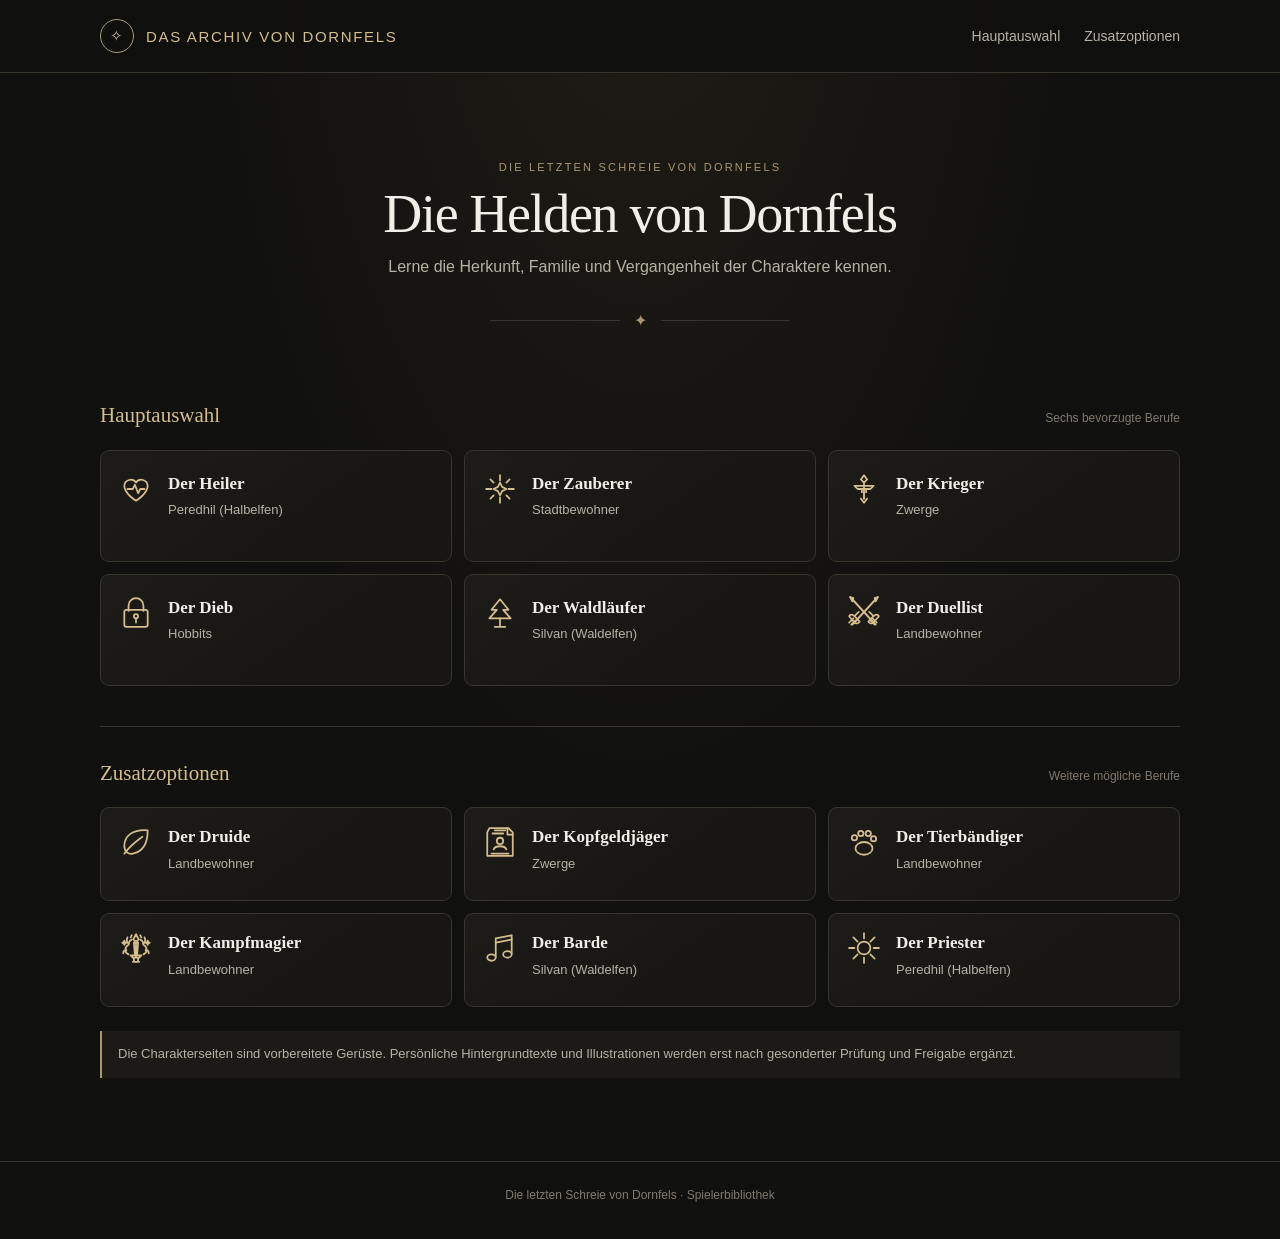
==== commit 7e9779ba: "Dieb-Piktogramm durch Vorhängeschloss ersetzen" ====
--- a/index.html
+++ b/index.html
@@ -5,7 +5,7 @@
 <section id="hauptauswahl"><div class="section-head"><h2>Hauptauswahl</h2><span class="section-note">Sechs bevorzugte Berufe</span></div><div class="grid"><a class="card" href="charaktere/heiler.html"><span class="icon" aria-hidden="true"><svg viewBox="0 0 32 32"><path d="M16 27s-11-6.5-11-14a6 6 0 0 1 11-3 6 6 0 0 1 11 3c0 7.5-11 14-11 14Z"/><path d="M8 16h5l2-4 3 8 2-4h4"/></svg></span><span class="card-copy"><strong>Der Heiler</strong><small>Peredhil (Halbelfen)</small></span></a>
 <a class="card" href="charaktere/zauberer.html"><span class="icon" aria-hidden="true"><svg viewBox="0 0 32 32"><path d="M16 3v5M16 24v5M3 16h5M24 16h5M7 7l3 3m12 12 3 3m0-18-3 3m-12 12-3 3"/><path d="m16 10 2 4 4 2-4 2-2 4-2-4-4-2 4-2 2-4Z"/></svg></span><span class="card-copy"><strong>Der Zauberer</strong><small>Stadtbewohner</small></span></a>
 <a class="card" href="charaktere/krieger.html"><span class="icon" aria-hidden="true"><svg viewBox="0 0 32 32"><path d="M16 3 13 7l3 3 3-3-3-4Z"/><path d="M16 10v15"/><path d="m13 25 3 4 3-4"/><path d="M7 13h18l-3 3H10l-3-3Z"/><path d="M14 16v3m4-3v3"/><path d="M16 19v6"/></svg></span><span class="card-copy"><strong>Der Krieger</strong><small>Zwerge</small></span></a>
-<a class="card" href="charaktere/dieb.html"><span class="icon" aria-hidden="true"><svg viewBox="0 0 32 32"><path d="M5 3c-2 1-3 4-2 7l3 5 5-2 1-5-3-5C8 2 6 2 5 3Z"/><path d="M18 2c-2 1-3 4-2 7l3 5 5-2 1-5-3-5c-1-1-3-1-4 0Z"/><path d="M9 17c-2 1-3 4-2 7l3 5 5-2 1-5-3-5c-1-1-3-1-4 0Z"/><path d="M22 16c-2 1-3 4-2 7l3 5 5-2 1-5-3-5c-1-1-3-1-4 0Z"/></svg></span><span class="card-copy"><strong>Der Dieb</strong><small>Hobbits</small></span></a>
+<a class="card" href="charaktere/dieb.html"><span class="icon" aria-hidden="true"><svg viewBox="0 0 32 32"><path d="M9 14V9a7 7 0 0 1 14 0v5"/><rect x="5" y="13" width="22" height="16" rx="2"/><circle cx="16" cy="19" r="2"/><path d="M16 21v4"/></svg></span><span class="card-copy"><strong>Der Dieb</strong><small>Hobbits</small></span></a>
 <a class="card" href="charaktere/waldlaeufer.html"><span class="icon" aria-hidden="true"><svg viewBox="0 0 32 32"><path d="m16 3 8 10h-5l7 8H6l7-8H8l8-10Z"/><path d="M16 21v8M11 29h10"/></svg></span><span class="card-copy"><strong>Der Waldläufer</strong><small>Silvan (Waldelfen)</small></span></a>
 <a class="card" href="charaktere/duellist.html"><span class="icon" aria-hidden="true"><svg viewBox="0 0 32 32"><path d="M5 3 27 27 25 25 3 1Z"/><path d="M27 3 5 27l2-2L29 1Z"/><path d="m3 1 3 1-1 3-2-4Zm26 0-3 1 1 3 2-4Z"/><path d="M7 19c-2-2-4-2-5 0l5 6c1 1 3 1 4 0l1-1-5-5Z"/><path d="M25 19c2-2 4-2 5 0l-5 6c-1 1-3 1-4 0l-1-1 5-5Z"/><path d="m8 23-4 4m2-6-4 4m20-2 4 4m-2-6 4 4"/><path d="m7 19 4-4m14 4-4-4"/></svg></span><span class="card-copy"><strong>Der Duellist</strong><small>Landbewohner</small></span></a></div></section>
 <hr class="divider"><section id="zusatzoptionen" class="secondary"><div class="section-head"><h2>Zusatzoptionen</h2><span class="section-note">Weitere mögliche Berufe</span></div><div class="grid"><a class="card" href="charaktere/druide.html"><span class="icon" aria-hidden="true"><svg viewBox="0 0 32 32"><path d="M27 5C13 4 5 10 5 20c0 5 4 8 8 7C23 25 27 16 27 5Z"/><path d="M5 27c5-7 10-11 17-16"/></svg></span><span class="card-copy"><strong>Der Druide</strong><small>Landbewohner</small></span></a>
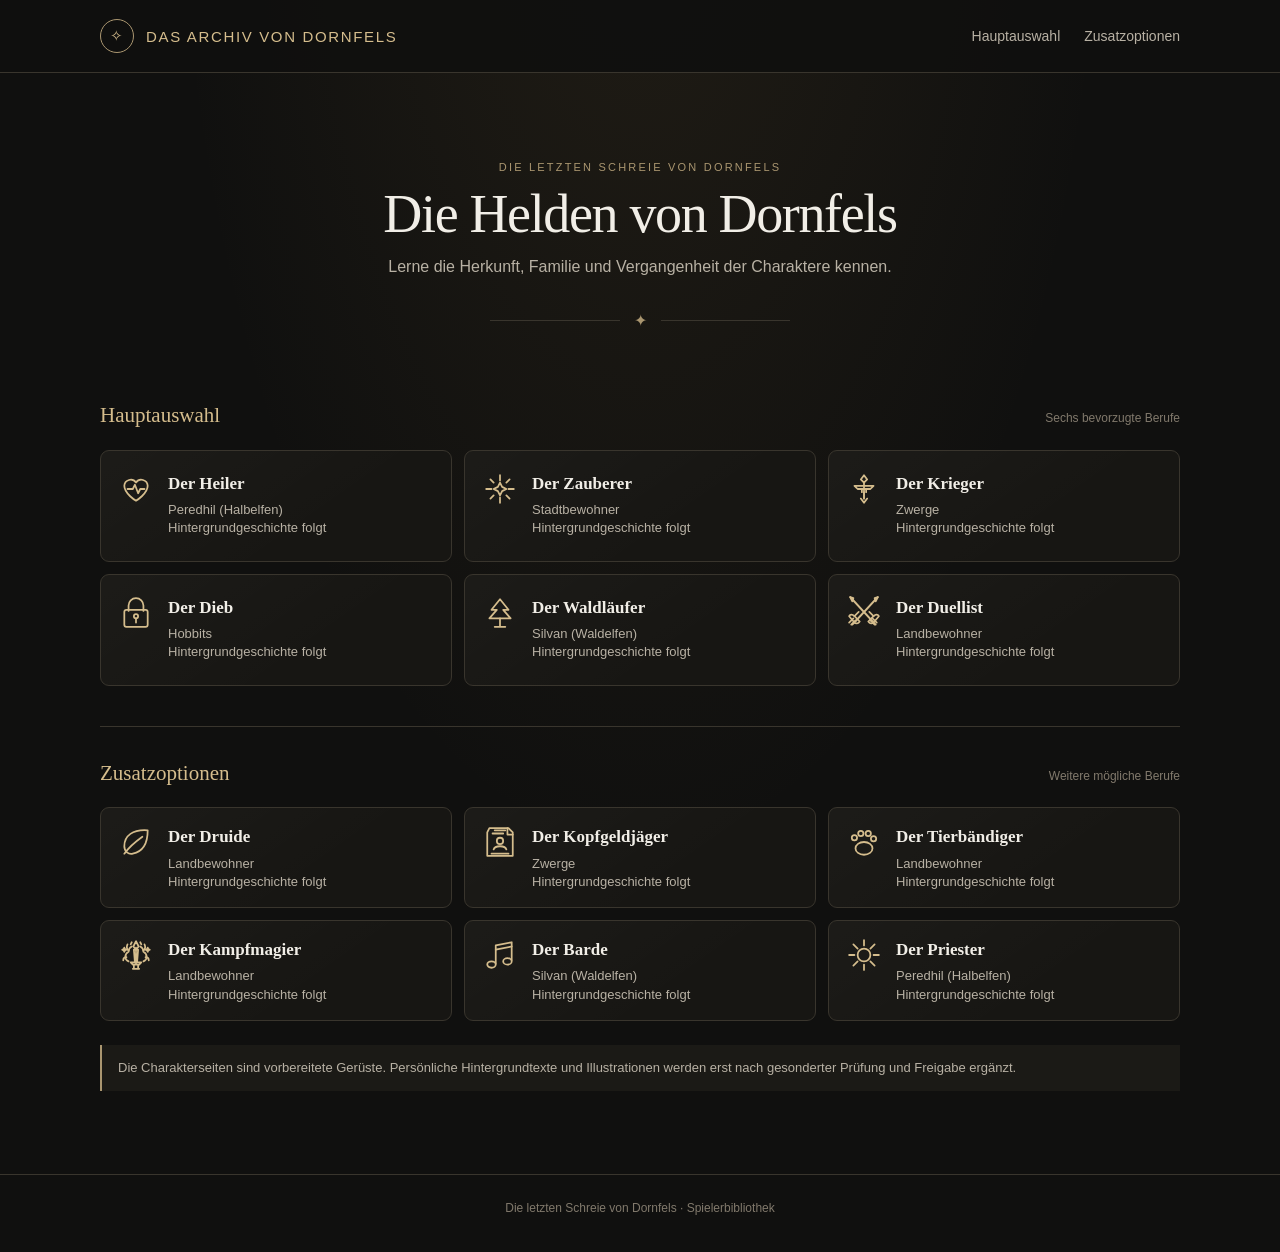
==== commit 448e1c05: "Charakterauswahl an verfügbare Hintergrundgeschichten koppeln" ====
--- a/index.html
+++ b/index.html
@@ -14,4 +14,39 @@
 <a class="card" href="charaktere/kampfmagier.html"><span class="icon" aria-hidden="true"><svg viewBox="0 0 32 32"><path d="M16 3 13.5 8 16 11l2.5-3L16 3Z"/><path d="M16 9v15m-2-13h4l-1 12h-2l-1-12Z"/><path d="M11 23h10l-2 2h-6l-2-2Z"/><path d="M14 25v4m4-4v4M13 29h6"/><path d="M12 8c-2 1-3 3-3 5-2 1-3 3-3 5 0 2 1 3 3 4m11-14c2 1 3 3 3 5 2 1 3 3 3 5 0 2-1 3-3 4"/><path d="M9 12c-2-2-2-4-1-6m15 6c2-2 2-4 1-6M7 18c-2 0-3 1-3 3m21-3c2 0 3 1 3 3M11 6l1-2m9 2-1-2"/><path d="m5 9 .6 1.4L7 11l-1.4.6L5 13l-.6-1.4L3 11l1.4-.6L5 9Zm22 0 .6 1.4L29 11l-1.4.6L27 13l-.6-1.4L25 11l1.4-.6L27 9Z"/></svg></span><span class="card-copy"><strong>Der Kampfmagier</strong><small>Landbewohner</small></span></a>
 <a class="card" href="charaktere/barde.html"><span class="icon" aria-hidden="true"><svg viewBox="0 0 32 32"><path d="M12 24V7l15-3v17"/><path d="M12 11 27 8"/><ellipse cx="8" cy="25" rx="4" ry="3"/><ellipse cx="23" cy="22" rx="4" ry="3"/></svg></span><span class="card-copy"><strong>Der Barde</strong><small>Silvan (Waldelfen)</small></span></a>
 <a class="card" href="charaktere/priester.html"><span class="icon" aria-hidden="true"><svg viewBox="0 0 32 32"><circle cx="16" cy="16" r="6"/><path d="M16 2v5m0 18v5M2 16h5m18 0h5M6 6l4 4m12 12 4 4m0-20-4 4M10 22l-4 4"/></svg></span><span class="card-copy"><strong>Der Priester</strong><small>Peredhil (Halbelfen)</small></span></a></div></section>
-<p class="notice">Die Charakterseiten sind vorbereitete Gerüste. Persönliche Hintergrundtexte und Illustrationen werden erst nach gesonderter Prüfung und Freigabe ergänzt.</p></main><footer><div class="wrap">Die letzten Schreie von Dornfels · Spielerbibliothek</div></footer></body></html>+<p class="notice">Die Charakterseiten sind vorbereitete Gerüste. Persönliche Hintergrundtexte und Illustrationen werden erst nach gesonderter Prüfung und Freigabe ergänzt.</p></main><footer><div class="wrap">Die letzten Schreie von Dornfels · Spielerbibliothek</div></footer>
+<script>
+(async function () {
+  const cards = Array.from(document.querySelectorAll("a.card[href^='charaktere/']"));
+  cards.forEach(card => {
+    card.classList.add("is-unavailable");
+    card.setAttribute("aria-disabled", "true");
+    card.setAttribute("tabindex", "-1");
+  });
+
+  await Promise.all(cards.map(async card => {
+    const page = card.getAttribute("href").split("/").pop();
+    const slug = page.replace(/\\.html$/, "");
+    const status = document.createElement("small");
+    status.className = "story-status";
+    status.textContent = "Hintergrundgeschichte folgt";
+    card.querySelector(".card-copy").appendChild(status);
+
+    try {
+      const response = await fetch("content/" + slug + ".md", {
+        method: "HEAD",
+        cache: "no-store"
+      });
+      if (response.ok) {
+        card.classList.remove("is-unavailable");
+        card.removeAttribute("aria-disabled");
+        card.removeAttribute("tabindex");
+        status.remove();
+      }
+    } catch (error) {
+      // Bei nicht prüfbarer Verfügbarkeit bleibt der Link vorsichtshalber inaktiv.
+    }
+  }));
+})();
+</script>
+</body></html>
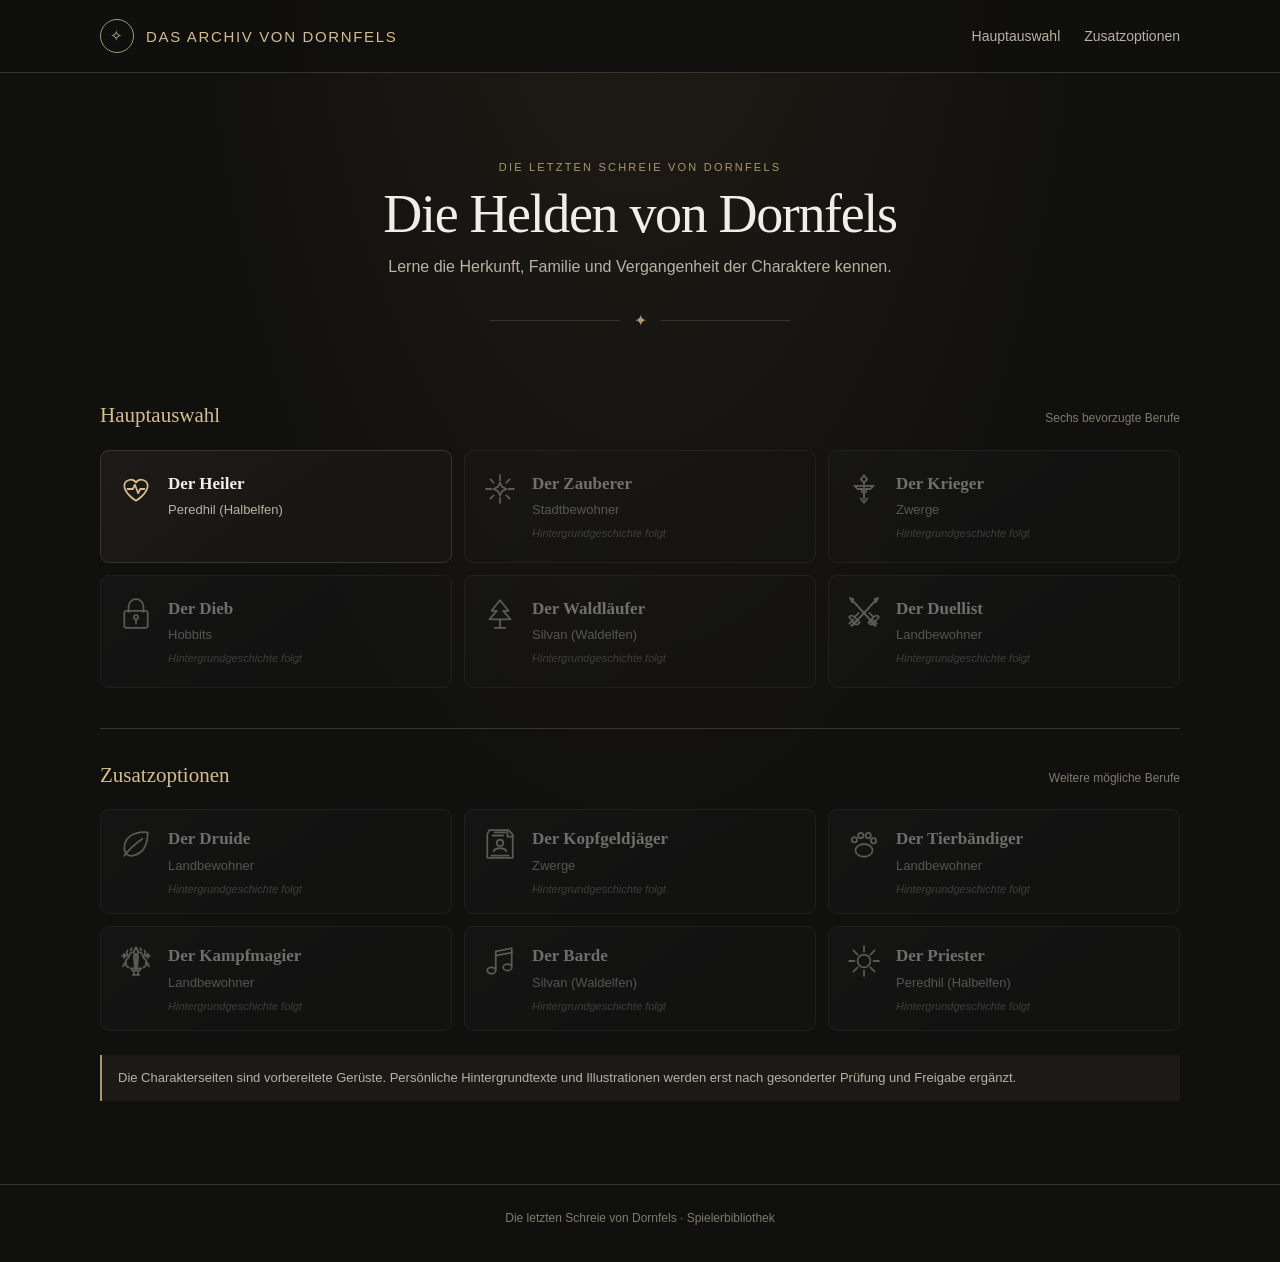
==== commit 1cdf8d7a: "Dateiendung der Charakterseite zuverlässig auslesen" ====
--- a/index.html
+++ b/index.html
@@ -26,7 +26,7 @@
 
   await Promise.all(cards.map(async card => {
     const page = card.getAttribute("href").split("/").pop();
-    const slug = page.replace(/\\.html$/, "");
+    const slug = page.slice(0, -5);
     const status = document.createElement("small");
     status.className = "story-status";
     status.textContent = "Hintergrundgeschichte folgt";
--- a/assets/site.css
+++ b/assets/site.css
@@ -1,3 +1,22 @@
 :root{color-scheme:dark;--bg:#10100f;--panel:#171613;--panel-hover:#211e18;--line:#39352d;--gold:#d5bd8d;--gold-soft:#aa9670;--text:#f1eee7;--muted:#b8b1a4;--subtle:#81796c;--max:1080px}
 *{box-sizing:border-box}html{scroll-behavior:smooth}body{margin:0;background:radial-gradient(ellipse at 50% -18%,rgba(151,119,65,.13),transparent 52%),var(--bg);color:var(--text);font:16px/1.55 Georgia,"Times New Roman",serif}a{color:inherit}.wrap{width:min(var(--max),calc(100% - 40px));margin-inline:auto}header{border-bottom:1px solid var(--line);background:rgba(16,16,15,.92)}.topbar{min-height:72px;display:flex;align-items:center;justify-content:space-between;gap:20px}.brand{display:flex;align-items:center;gap:12px;text-decoration:none;font:15px Arial,sans-serif;letter-spacing:.11em;text-transform:uppercase;color:var(--gold)}.brand-mark{width:34px;height:34px;display:grid;place-items:center;border:1px solid var(--gold-soft);border-radius:50%}nav{display:flex;gap:24px}nav a{color:var(--muted);text-decoration:none;font:14px Arial,sans-serif}nav a:hover,nav a:focus-visible{color:var(--gold)}.hero{padding:clamp(48px,8vw,88px) 0 44px;text-align:center}.eyebrow{color:var(--gold-soft);text-transform:uppercase;letter-spacing:.2em;font:11px Arial,sans-serif}h1{margin:12px 0 10px;font-size:clamp(32px,5vw,54px);line-height:1.08;font-weight:500;letter-spacing:-.025em}.hero p{max-width:620px;margin:0 auto;color:var(--muted);font:16px/1.7 Arial,sans-serif}.ornament{display:flex;align-items:center;gap:14px;justify-content:center;width:min(300px,70%);margin:28px auto 0;color:var(--gold-soft)}.ornament:before,.ornament:after{content:"";height:1px;background:var(--line);flex:1}main{padding-bottom:70px}.section-head{display:flex;align-items:baseline;justify-content:space-between;gap:16px;margin:22px 0 18px}h2{margin:0;color:var(--gold);font-size:21px;font-weight:500}.section-note{color:var(--subtle);font:12px Arial,sans-serif}.grid{display:grid;grid-template-columns:repeat(3,minmax(0,1fr));gap:12px}.card{display:flex;align-items:flex-start;gap:15px;min-height:112px;padding:20px 18px;border:1px solid var(--line);border-radius:9px;background:linear-gradient(145deg,rgba(255,255,255,.025),transparent 65%),var(--panel);text-decoration:none;transition:border-color .18s,background .18s,transform .18s}.card:hover,.card:focus-visible{border-color:var(--gold-soft);background:var(--panel-hover);transform:translateY(-2px);outline:none}.icon{width:34px;height:34px;flex:0 0 34px;color:var(--gold);margin-top:1px}.icon svg{width:100%;height:100%;fill:none;stroke:currentColor;stroke-width:1.65;stroke-linecap:round;stroke-linejoin:round}.card-copy strong{display:block;margin:0 0 4px;font-size:17px;font-weight:600}.card small{display:block;color:var(--muted);font:13px/1.4 Arial,sans-serif}.divider{border:0;border-top:1px solid var(--line);margin:40px 0 30px}.secondary .card{min-height:94px;padding-block:16px}.notice{margin-top:24px;padding:13px 16px;border-left:2px solid var(--gold-soft);background:rgba(213,189,141,.055);color:var(--muted);font:13px/1.55 Arial,sans-serif}.page-hero{padding:36px 0 26px}.back{color:var(--gold);font:13px Arial,sans-serif;text-decoration:none}.page-hero h1{font-size:clamp(30px,4vw,46px)}.race-label{color:var(--muted);font:14px Arial,sans-serif}.image-placeholder{min-height:220px;display:grid;place-items:center;margin:24px 0;border:1px dashed var(--gold-soft);border-radius:10px;background:linear-gradient(135deg,#29241b,#171613);color:var(--gold);text-align:center;padding:24px}.image-placeholder span{display:block;color:var(--muted);font:13px Arial,sans-serif;margin-top:8px}.content-section{padding:22px 0;border-top:1px solid var(--line)}.content-section h2{margin-bottom:10px}.content-section p{max-width:760px;color:var(--muted);font:15px/1.75 Arial,sans-serif}footer{border-top:1px solid var(--line);padding:24px 0 34px;color:var(--subtle);text-align:center;font:12px/1.6 Arial,sans-serif}
-@media(max-width:760px){.grid{grid-template-columns:repeat(2,minmax(0,1fr))}.wrap{width:min(100% - 28px,var(--max))}}@media(max-width:480px){.topbar{min-height:62px}.brand{font-size:11px;letter-spacing:.08em;gap:8px}.brand-mark{width:29px;height:29px}nav{gap:12px}nav a{font-size:11px}.hero{padding:46px 0 34px}.hero p{font-size:14px}.grid{gap:8px}.card{min-height:100px;padding:14px 11px;gap:10px}.icon{width:28px;height:28px;flex-basis:28px}.card-copy strong{font-size:14px}.card small{font-size:11px}.section-head{align-items:flex-start;flex-direction:column;gap:4px}.image-placeholder{min-height:170px}}@media(prefers-reduced-motion:reduce){*,*:before,*:after{scroll-behavior:auto!important;transition:none!important}}+@media(max-width:760px){.grid{grid-template-columns:repeat(2,minmax(0,1fr))}.wrap{width:min(100% - 28px,var(--max))}}@media(max-width:480px){.topbar{min-height:62px}.brand{font-size:11px;letter-spacing:.08em;gap:8px}.brand-mark{width:29px;height:29px}nav{gap:12px}nav a{font-size:11px}.hero{padding:46px 0 34px}.hero p{font-size:14px}.grid{gap:8px}.card{min-height:100px;padding:14px 11px;gap:10px}.icon{width:28px;height:28px;flex-basis:28px}.card-copy strong{font-size:14px}.card small{font-size:11px}.section-head{align-items:flex-start;flex-direction:column;gap:4px}.image-placeholder{min-height:170px}}@media(prefers-reduced-motion:reduce){*,*:before,*:after{scroll-behavior:auto!important;transition:none!important}}
+/* Charaktere ohne freigegebene Hintergrundgeschichte bleiben sichtbar, sind aber nicht auswählbar. */
+.card.is-unavailable {
+  opacity: .42;
+  filter: grayscale(1);
+  cursor: not-allowed;
+  pointer-events: none;
+  transform: none;
+}
+.card.is-unavailable:hover,
+.card.is-unavailable:focus-visible {
+  border-color: var(--line);
+  background: var(--panel);
+}
+.card .story-status {
+  margin-top: 7px;
+  color: var(--subtle);
+  font-size: 11px;
+  font-style: italic;
+}
